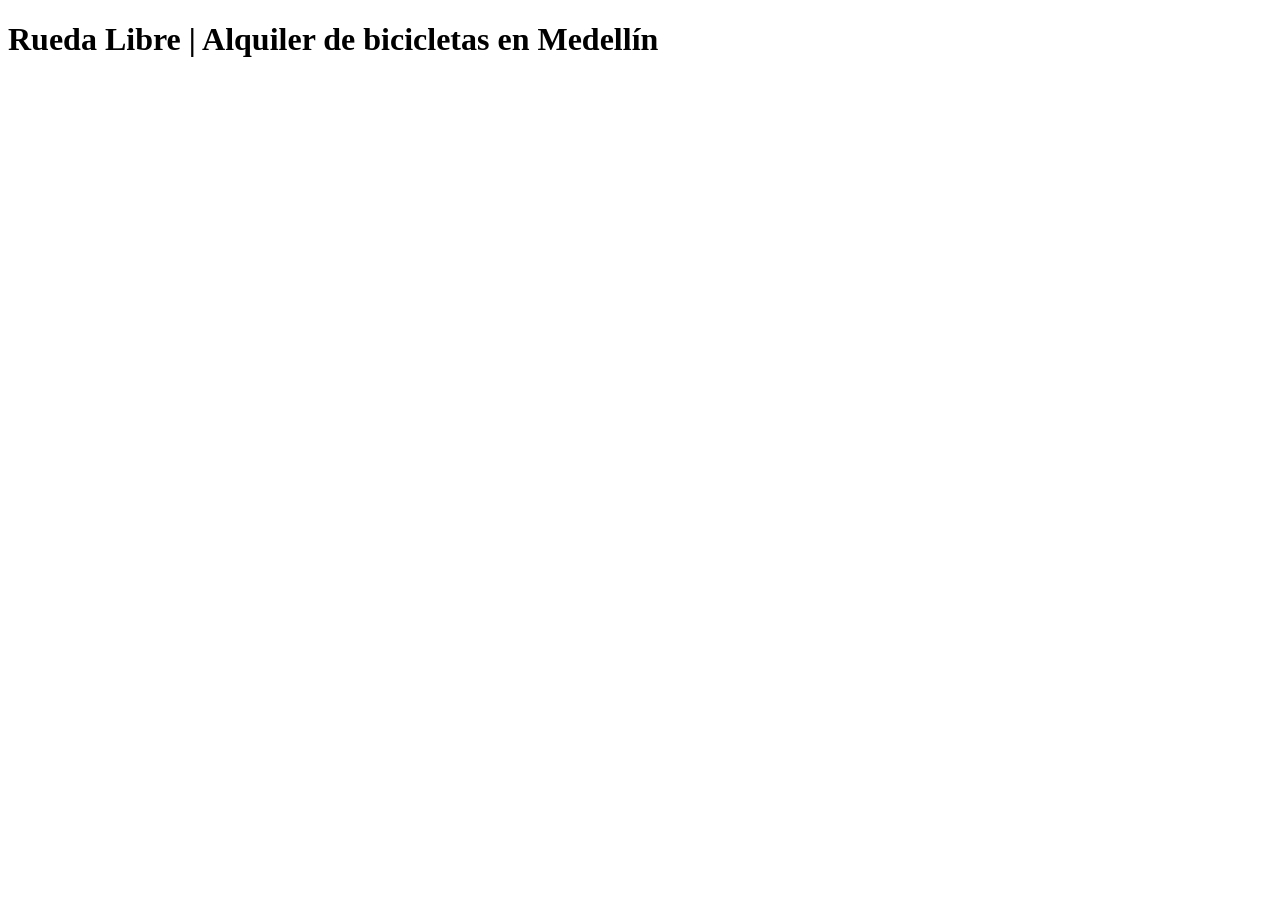
==== index.html @ 83d29ffd "first home commit" ====
<!DOCTYPE html>
<html lang="es">
<head>
    <meta charset="UTF-8">
    <meta name="viewport" content="width=device-width, initial-scale=1.0">
    <title>Rueda Libre</title>
</head>
<body>
    <h1>
        Rueda Libre | Alquiler de bicicletas en Medellín
    </h1>
    
</body>
</html>
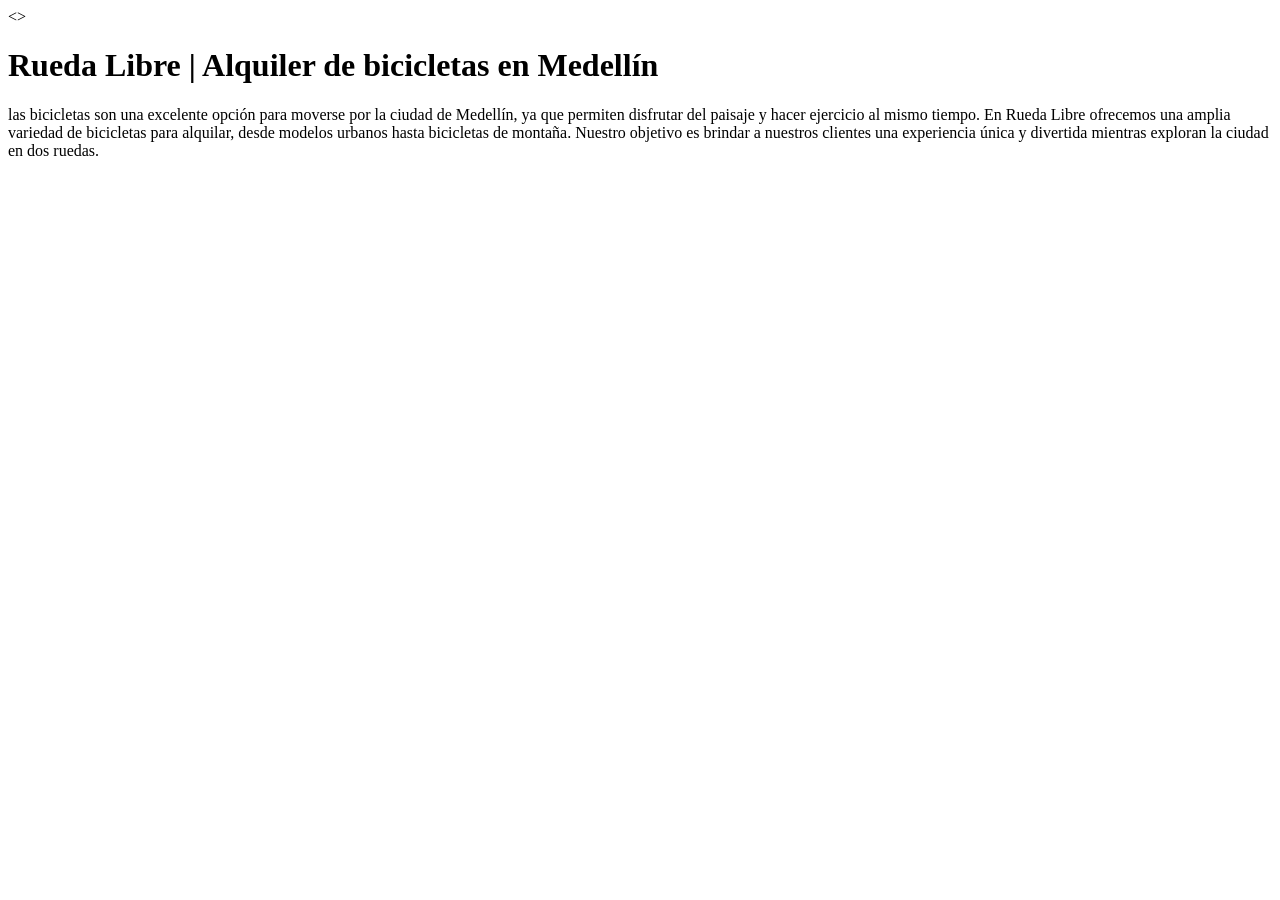
==== commit 72f0764e: "actualizacion" ====
--- a/index.html
+++ b/index.html
@@ -5,10 +5,15 @@
     <meta name="viewport" content="width=device-width, initial-scale=1.0">
     <title>Rueda Libre</title>
 </head>
-<body>
+<>
     <h1>
         Rueda Libre | Alquiler de bicicletas en Medellín
     </h1>
     
+    <p>
+       las bicicletas son una excelente opción para moverse por la ciudad de Medellín, ya que permiten disfrutar del paisaje y hacer ejercicio al mismo tiempo. En Rueda Libre ofrecemos una amplia variedad de bicicletas para alquilar, desde modelos urbanos hasta bicicletas de montaña. Nuestro objetivo es brindar a nuestros clientes una experiencia única y divertida mientras exploran la ciudad en dos ruedas. 
+    </p>
+
+
 </body>
-</html>+</html> 
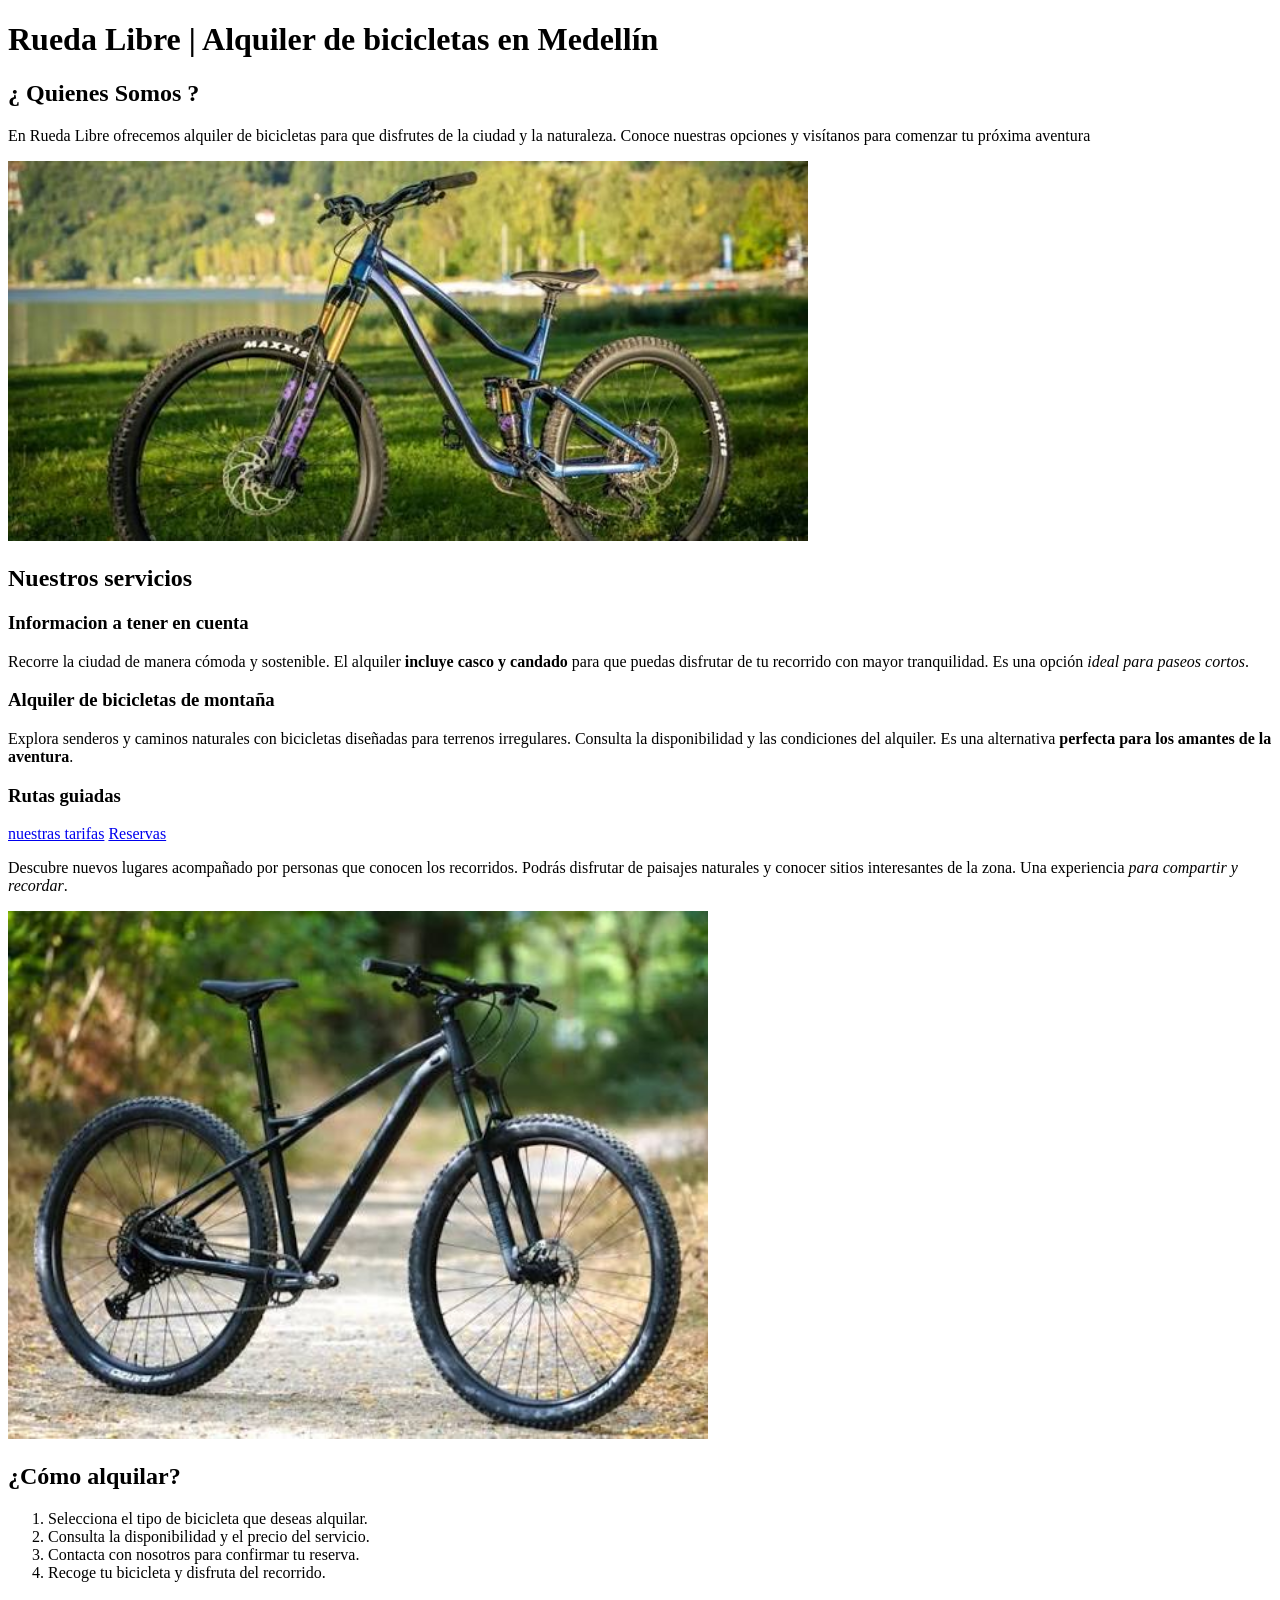
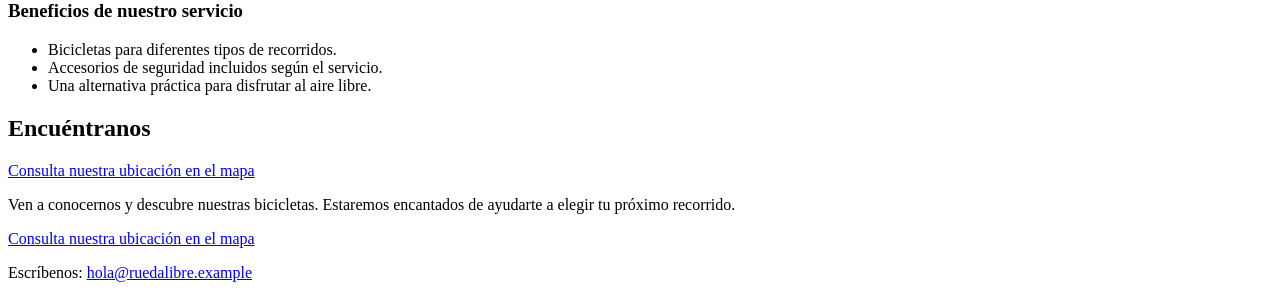
==== commit ccccfb79: "actualizacion _2_dia" ====
--- a/index.html
+++ b/index.html
@@ -5,15 +5,150 @@
     <meta name="viewport" content="width=device-width, initial-scale=1.0">
     <title>Rueda Libre</title>
 </head>
-<>
+<body>
+
+
+    
     <h1>
         Rueda Libre | Alquiler de bicicletas en Medellín
     </h1>
     
+    
+    <main>
+        
+        <section id="quienes_somos">
+            
+            <h2>¿  Quienes Somos ?</h2>
+            
+            <p>
+                En Rueda Libre ofrecemos alquiler de bicicletas para que
+                disfrutes de la ciudad y la naturaleza. Conoce nuestras
+                opciones y visítanos para
+                comenzar tu próxima aventura
+            </p>
+            
+            <img src="img/bicicleta2.jpeg" 
+            alt="bike1"
+            width="800">
+            
+            
+        </section>
+        
+        
+        <section id="servicios">
+            
+            <h2>Nuestros servicios</h2>
+            
+            <article>
+                <h1>Informacion a tener en cuenta</h1>
+                
+                <p>
+                    
+                </p>
+                
+                <p>
+                    Recorre la ciudad de manera cómoda y sostenible.
+                    El alquiler <strong>incluye casco y candado</strong>
+                    para que puedas disfrutar de tu recorrido con mayor
+                    tranquilidad. Es una opción <em>ideal para paseos cortos</em>.
+                </p>
+                
+            </article>
+            
+            
+            
+            <article>
+                <h3>Alquiler de bicicletas de montaña</h3>
+                
+                <p>
+                    Explora senderos y caminos naturales con bicicletas
+                    diseñadas para terrenos irregulares. Consulta la
+                    disponibilidad y las condiciones del alquiler.
+                    Es una alternativa <strong>perfecta para los amantes
+                        de la aventura</strong>.
+                    </p>
+                </article>
+                
+                <article>
+                    <h3>Rutas guiadas</h3>
+                    <a href="/paginas/tarifas.html">nuestras tarifas</a>
+                     <a href="/paginas/reservas.html">Reservas</a>
+        <p>
+            Descubre nuevos lugares acompañado por personas que
+            conocen los recorridos. Podrás disfrutar de paisajes
+            naturales y conocer sitios interesantes de la zona.
+            Una experiencia <em>para compartir y recordar</em>.
+        </p>
+
+        <img
+            src="img/images.jpeg"
+            alt="Ruta rodeada de vegetación para recorrer en bicicleta"
+            width="700"
+        >
+    </article>
+
+  
+        </section>
+
+        <section id="como-alquilar">
+    <h2>¿Cómo alquilar?</h2>
+
+    <ol>
+        <li>Selecciona el tipo de bicicleta que deseas alquilar.</li>
+
+        <li>Consulta la disponibilidad y el precio del servicio.</li>
+
+        <li>Contacta con nosotros para confirmar tu reserva.</li>
+
+        <li>Recoge tu bicicleta y disfruta del recorrido.</li>
+    </ol>
+
+    <h3>Beneficios de nuestro servicio</h3>
+
+    <ul>
+        <li>Bicicletas para diferentes tipos de recorridos.</li>
+        <li>Accesorios de seguridad incluidos según el servicio.</li>
+        <li>Una alternativa práctica para disfrutar al aire libre.</li>
+    </ul>
+</section>
+
+<section id="encuentranos">
+    <h2>Encuéntranos</h2>
+
+    <a
+    href="https://www.google.com/maps"
+    target="_blank"
+>
+    Consulta nuestra ubicación en el mapa
+</a>
+
+
     <p>
-       las bicicletas son una excelente opción para moverse por la ciudad de Medellín, ya que permiten disfrutar del paisaje y hacer ejercicio al mismo tiempo. En Rueda Libre ofrecemos una amplia variedad de bicicletas para alquilar, desde modelos urbanos hasta bicicletas de montaña. Nuestro objetivo es brindar a nuestros clientes una experiencia única y divertida mientras exploran la ciudad en dos ruedas. 
+        Ven a conocernos y descubre nuestras bicicletas.
+        Estaremos encantados de ayudarte a elegir tu próximo recorrido.
     </p>
 
+    <p>
+        <a
+            href="https://www.google.com/maps"
+            target="_blank"
+            rel="noopener noreferrer"
+        >
+            Consulta nuestra ubicación en el mapa
+        </a>
+    </p>
+
+    <p>
+        Escríbenos:
+        <a href="mailto:hola@ruedalibre.example">
+            hola@ruedalibre.example
+        </a>
+    </p>
+</section>
+
+    
+    </main>
 
 </body>
-</html> +</html>
+
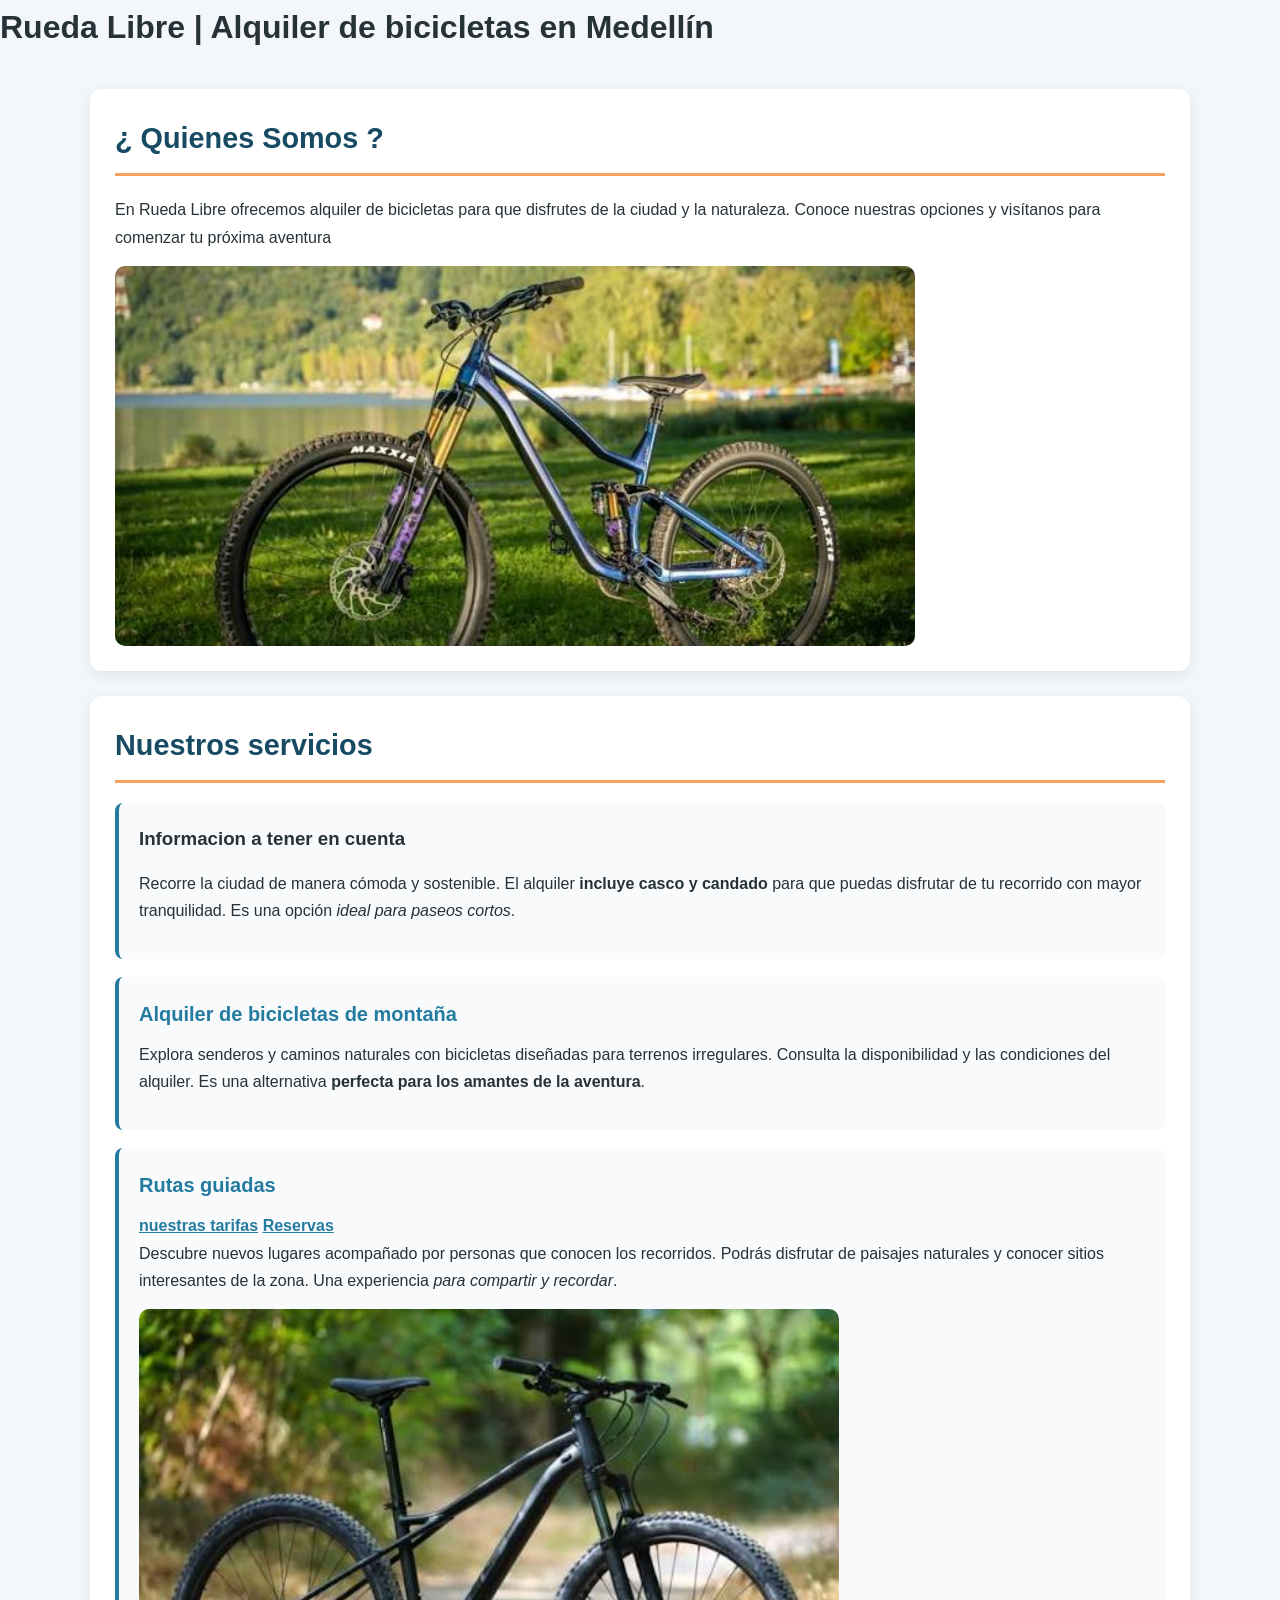
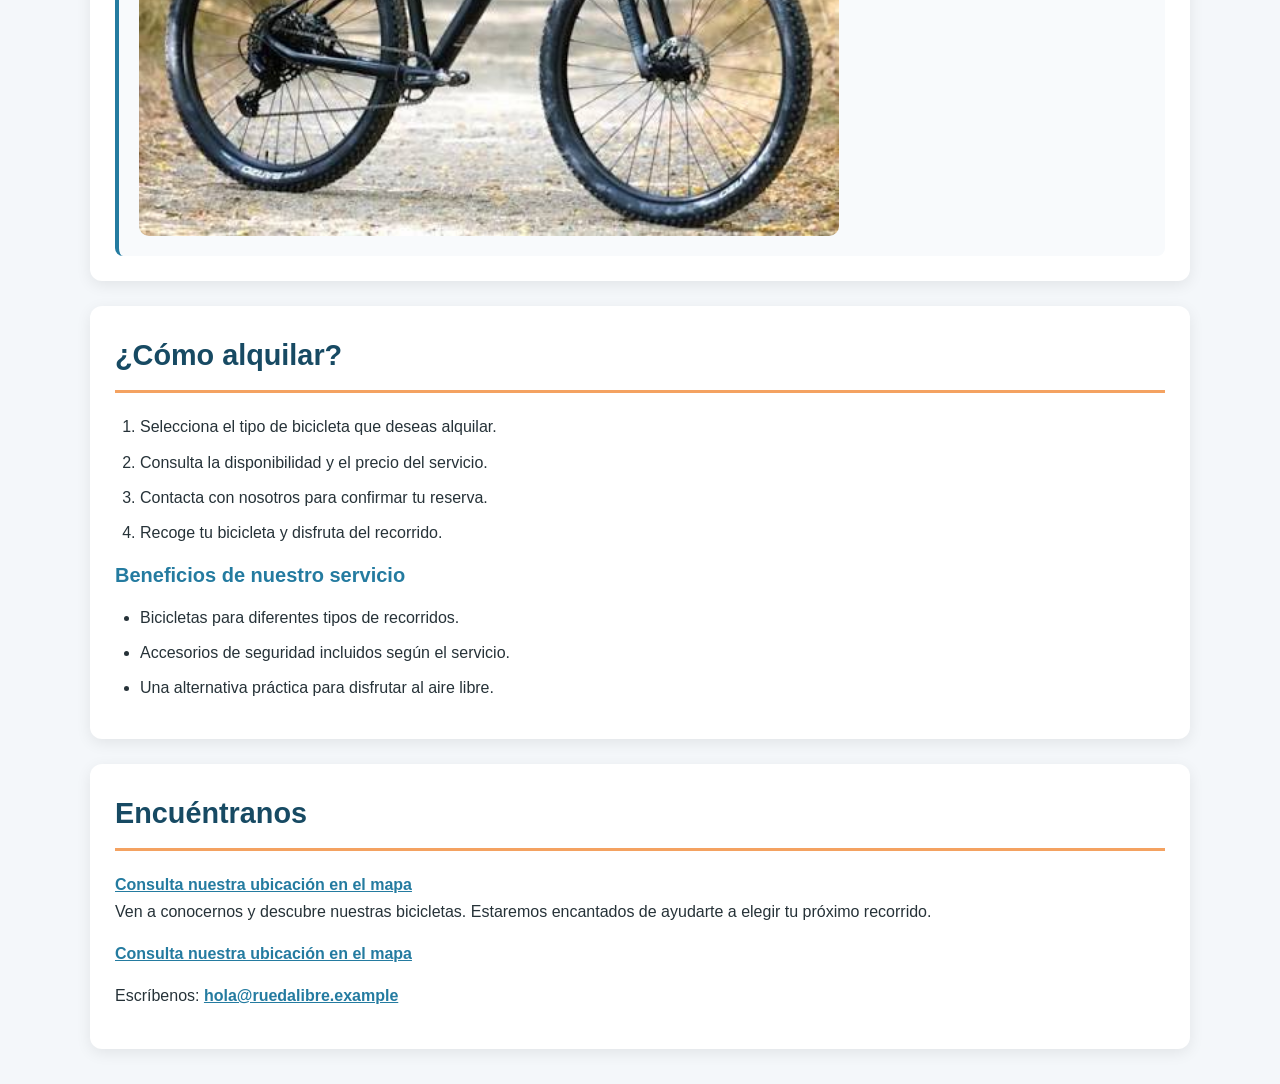
==== commit b21ff11f: "actualizacion_2" ====
--- a/index.html
+++ b/index.html
@@ -4,6 +4,8 @@
     <meta charset="UTF-8">
     <meta name="viewport" content="width=device-width, initial-scale=1.0">
     <title>Rueda Libre</title>
+
+    <link rel="stylesheet" href="/css/styles.css">
 </head>
 <body>
 
--- a/css/styles.css
+++ b/css/styles.css
@@ -0,0 +1,564 @@
+
+
+* {
+    margin: 0;
+    padding: 0;
+    box-sizing: border-box;
+}
+
+:root {
+    --color-principal: #174a63;
+    --color-secundario: #247ba0;
+    --color-acento: #f4a261;
+    --color-fondo: #f4f7fa;
+    --color-texto: #263238;
+    --color-blanco: #ffffff;
+    --color-borde: #dce4e9;
+    --sombra: 0 4px 15px rgba(0, 0, 0, 0.08);
+}
+
+html {
+    scroll-behavior: smooth;
+}
+
+body {
+    font-family: Arial, Helvetica, sans-serif;
+    background-color: var(--color-fondo);
+    color: var(--color-texto);
+    line-height: 1.7;
+    min-height: 100vh;
+}
+
+/* =========================================
+   2. ENCABEZADOS
+========================================= */
+
+header {
+    background: linear-gradient(
+        135deg,
+        var(--color-principal),
+        var(--color-secundario)
+    );
+
+    color: var(--color-blanco);
+    padding: 25px 20px;
+    text-align: center;
+    box-shadow: var(--sombra);
+}
+
+header h1 {
+    font-size: clamp(1.8rem, 4vw, 2.5rem);
+    margin-bottom: 15px;
+    letter-spacing: 1px;
+}
+
+/* =========================================
+   3. NAVEGACIÓN PRINCIPAL
+========================================= */
+
+nav {
+    margin-top: 15px;
+}
+
+nav ul {
+    list-style: none;
+    display: flex;
+    justify-content: center;
+    align-items: center;
+    flex-wrap: wrap;
+    gap: 12px;
+}
+
+nav a {
+    display: inline-block;
+    text-decoration: none;
+    color: var(--color-blanco);
+    font-weight: bold;
+    padding: 10px 18px;
+    border-radius: 8px;
+    transition: background-color 0.3s, transform 0.3s;
+}
+
+nav a:hover,
+nav a:focus-visible {
+    background-color: rgba(255, 255, 255, 0.18);
+    transform: translateY(-2px);
+    outline-offset: 4px;
+}
+
+/* =========================================
+   4. CONTENIDO PRINCIPAL
+========================================= */
+
+main {
+    width: min(1100px, 92%);
+    margin: 35px auto;
+}
+
+main > h1,
+main > h2 {
+    margin-bottom: 20px;
+}
+
+h2 {
+    color: var(--color-principal);
+    font-size: 1.8rem;
+    margin-bottom: 15px;
+}
+
+h3 {
+    color: var(--color-secundario);
+    font-size: 1.25rem;
+    margin-bottom: 10px;
+}
+
+p {
+    margin-bottom: 15px;
+}
+
+/* =========================================
+   5. SECCIONES
+========================================= */
+
+section {
+    background-color: var(--color-blanco);
+    margin-bottom: 25px;
+    padding: 25px;
+    border-radius: 12px;
+    box-shadow: var(--sombra);
+}
+
+section > h2 {
+    border-bottom: 3px solid var(--color-acento);
+    padding-bottom: 10px;
+    margin-bottom: 20px;
+}
+
+/* =========================================
+   6. ARTÍCULOS Y SERVICIOS
+========================================= */
+
+article {
+    background-color: #f8fafc;
+    padding: 20px;
+    margin-bottom: 18px;
+    border-left: 4px solid var(--color-secundario);
+    border-radius: 8px;
+    transition: transform 0.25s, box-shadow 0.25s;
+}
+
+article:last-child {
+    margin-bottom: 0;
+}
+
+article:hover {
+    transform: translateY(-3px);
+    box-shadow: var(--sombra);
+}
+
+article h3 {
+    margin-bottom: 10px;
+}
+
+/* =========================================
+   7. IMÁGENES
+========================================= */
+
+img {
+    max-width: 100%;
+    height: auto;
+    display: block;
+    border-radius: 10px;
+}
+
+figure {
+    margin: 20px 0;
+}
+
+figcaption {
+    color: #64748b;
+    font-size: 0.9rem;
+    text-align: center;
+    margin-top: 8px;
+}
+
+/* =========================================
+   8. TABLAS DE TARIFAS
+========================================= */
+
+table {
+    width: 100%;
+    border-collapse: collapse;
+    margin: 20px 0;
+    background-color: var(--color-blanco);
+    border-radius: 8px;
+    overflow: hidden;
+    box-shadow: var(--sombra);
+}
+
+thead {
+    background-color: var(--color-principal);
+    color: var(--color-blanco);
+}
+
+th,
+td {
+    padding: 14px 16px;
+    text-align: left;
+    border-bottom: 1px solid var(--color-borde);
+}
+
+tbody tr:nth-child(even) {
+    background-color: #f0f6f9;
+}
+
+tbody tr:hover {
+    background-color: #e3f1f7;
+}
+
+th {
+    font-weight: bold;
+}
+
+/* =========================================
+   9. CONTENIDO COMPLEMENTARIO
+========================================= */
+
+aside {
+    background-color: #fff7ed;
+    border-left: 5px solid var(--color-acento);
+    border-radius: 10px;
+    padding: 22px;
+    margin: 25px 0;
+}
+
+aside h2,
+aside h3 {
+    color: #9a3412;
+    margin-bottom: 12px;
+}
+
+aside ul,
+section ul,
+section ol {
+    padding-left: 25px;
+    margin: 12px 0;
+}
+
+li {
+    margin-bottom: 8px;
+}
+
+/* =========================================
+   10. FORMULARIOS DE RESERVAS
+========================================= */
+
+form {
+    background-color: var(--color-blanco);
+    padding: 25px;
+    border-radius: 12px;
+    box-shadow: var(--sombra);
+    margin: 20px 0;
+}
+
+label {
+    display: block;
+    font-weight: bold;
+    margin: 15px 0 6px;
+}
+
+input,
+select,
+textarea {
+    width: 100%;
+    padding: 12px;
+    border: 1px solid #cbd5e1;
+    border-radius: 7px;
+    font: inherit;
+    background-color: var(--color-blanco);
+    color: var(--color-texto);
+}
+
+input:focus,
+select:focus,
+textarea:focus {
+    outline: 2px solid var(--color-secundario);
+    outline-offset: 2px;
+    border-color: var(--color-secundario);
+}
+
+textarea {
+    resize: vertical;
+    min-height: 120px;
+}
+
+button,
+input[type="submit"] {
+    background-color: var(--color-principal);
+    color: var(--color-blanco);
+    font-weight: bold;
+    border: none;
+    padding: 12px 22px;
+    border-radius: 8px;
+    cursor: pointer;
+    margin-top: 18px;
+    transition: background-color 0.3s, transform 0.3s;
+}
+
+button:hover,
+input[type="submit"]:hover {
+    background-color: var(--color-secundario);
+    transform: translateY(-2px);
+}
+
+/* =========================================
+   11. ENLACES DEL CONTENIDO
+========================================= */
+
+main a {
+    color: var(--color-secundario);
+    font-weight: 600;
+}
+
+main a:hover {
+    color: var(--color-principal);
+}
+
+/* =========================================
+   12. PIE DE PÁGINA
+========================================= */
+
+footer {
+    background-color: #142f3c;
+    color: var(--color-blanco);
+    text-align: center;
+    padding: 25px 20px;
+    margin-top: 40px;
+}
+
+footer p {
+    margin-bottom: 8px;
+}
+
+footer a {
+    color: #f9c784;
+    text-decoration: none;
+}
+
+footer a:hover {
+    text-decoration: underline;
+}
+
+/* ===================<!DOCTYPE html>
+<html lang="es">
+<head>
+    <meta charset="UTF-8">
+    <meta name="viewport" content="width=device-width, initial-scale=1.0">
+    <title>Rueda Libre</title>
+</head>
+<body>
+
+
+    
+    <h1>
+        Rueda Libre | Alquiler de bicicletas en Medellín
+    </h1>
+    
+    
+    <main>
+        
+        <section id="quienes_somos">
+            
+            <h2>¿  Quienes Somos ?</h2>
+            
+            <p>
+                En Rueda Libre ofrecemos alquiler de bicicletas para que
+                disfrutes de la ciudad y la naturaleza. Conoce nuestras
+                opciones y visítanos para
+                comenzar tu próxima aventura
+            </p>
+            
+            <img src="img/bicicleta2.jpeg" 
+            alt="bike1"
+            width="800">
+            
+            
+        </section>
+        
+        
+        <section id="servicios">
+            
+            <h2>Nuestros servicios</h2>
+            
+            <article>
+                <h1>Informacion a tener en cuenta</h1>
+                
+                <p>
+                    
+                </p>
+                
+                <p>
+                    Recorre la ciudad de manera cómoda y sostenible.
+                    El alquiler <strong>incluye casco y candado</strong>
+                    para que puedas disfrutar de tu recorrido con mayor
+                    tranquilidad. Es una opción <em>ideal para paseos cortos</em>.
+                </p>
+                
+            </article>
+            
+            
+            
+            <article>
+                <h3>Alquiler de bicicletas de montaña</h3>
+                
+                <p>
+                    Explora senderos y caminos naturales con bicicletas
+                    diseñadas para terrenos irregulares. Consulta la
+                    disponibilidad y las condiciones del alquiler.
+                    Es una alternativa <strong>perfecta para los amantes
+                        de la aventura</strong>.
+                    </p>
+                </article>
+                
+                <article>
+                    <h3>Rutas guiadas</h3>
+                    <a href="/paginas/tarifas.html">nuestras tarifas</a>
+                     <a href="/paginas/reservas.html">Reservas</a>
+        <p>
+            Descubre nuevos lugares acompañado por personas que
+            conocen los recorridos. Podrás disfrutar de paisajes
+            naturales y conocer sitios interesantes de la zona.
+            Una experiencia <em>para compartir y recordar</em>.
+        </p>
+
+        <img
+            src="img/images.jpeg"
+            alt="Ruta rodeada de vegetación para recorrer en bicicleta"
+            width="700"
+        >
+    </article>
+
+  
+        </section>
+
+        <section id="como-alquilar">
+    <h2>¿Cómo alquilar?</h2>
+
+    <ol>
+        <li>Selecciona el tipo de bicicleta que deseas alquilar.</li>
+
+        <li>Consulta la disponibilidad y el precio del servicio.</li>
+
+        <li>Contacta con nosotros para confirmar tu reserva.</li>
+
+        <li>Recoge tu bicicleta y disfruta del recorrido.</li>
+    </ol>
+
+    <h3>Beneficios de nuestro servicio</h3>
+
+    <ul>
+        <li>Bicicletas para diferentes tipos de recorridos.</li>
+        <li>Accesorios de seguridad incluidos según el servicio.</li>
+        <li>Una alternativa práctica para disfrutar al aire libre.</li>
+    </ul>
+</section>
+
+<section id="encuentranos">
+    <h2>Encuéntranos</h2>
+
+    <a
+    href="https://www.google.com/maps"
+    target="_blank"
+>
+    Consulta nuestra ubicación en el mapa
+</a>
+
+
+    <p>
+        Ven a conocernos y descubre nuestras bicicletas.
+        Estaremos encantados de ayudarte a elegir tu próximo recorrido.
+    </p>
+
+    <p>
+        <a
+            href="https://www.google.com/maps"
+            target="_blank"
+            rel="noopener noreferrer"
+        >
+            Consulta nuestra ubicación en el mapa
+        </a>
+    </p>
+
+    <p>
+        Escríbenos:
+        <a href="mailto:hola@ruedalibre.example">
+            hola@ruedalibre.example
+        </a>
+    </p>
+</section>
+
+    
+    </main>
+
+</body>
+</html>
+
+======================
+   13. DISEÑO RESPONSIVE
+========================================= */
+
+@media (max-width: 768px) {
+    header {
+        padding: 20px 12px;
+    }
+
+    nav ul {
+        flex-direction: column;
+        gap: 5px;
+    }
+
+    nav a {
+        width: 100%;
+        min-width: 180px;
+    }
+
+    main {
+        width: 94%;
+        margin: 20px auto;
+    }
+
+    section {
+        padding: 18px;
+    }
+
+    article {
+        padding: 16px;
+    }
+
+    table {
+        font-size: 0.9rem;
+    }
+
+    th,
+    td {
+        padding: 10px 8px;
+    }
+
+    form {
+        padding: 18px;
+    }
+}
+
+/* =========================================
+   14. ACCESIBILIDAD
+========================================= */
+
+@media (prefers-reduced-motion: reduce) {
+    *,
+    *::before,
+    *::after {
+        scroll-behavior: auto !important;
+        transition: none !important;
+        animation: none !important;
+    }
+}
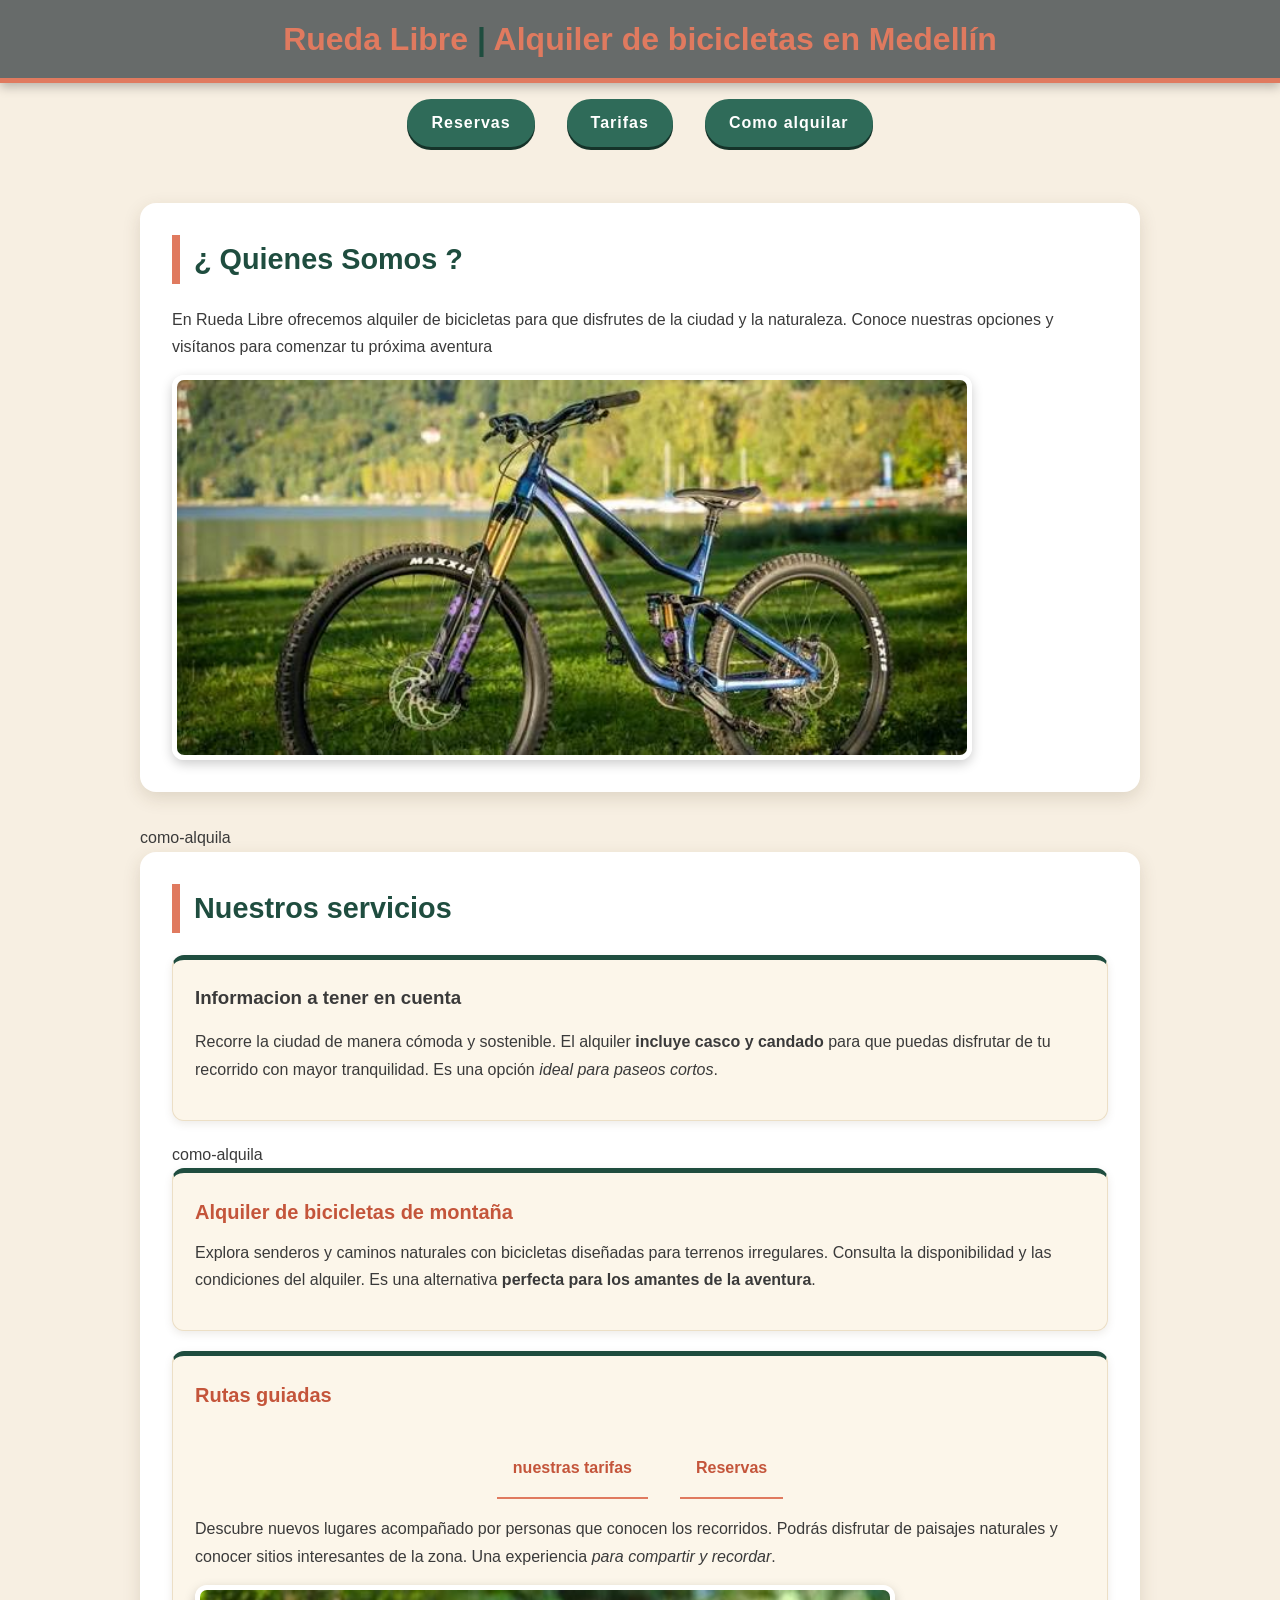
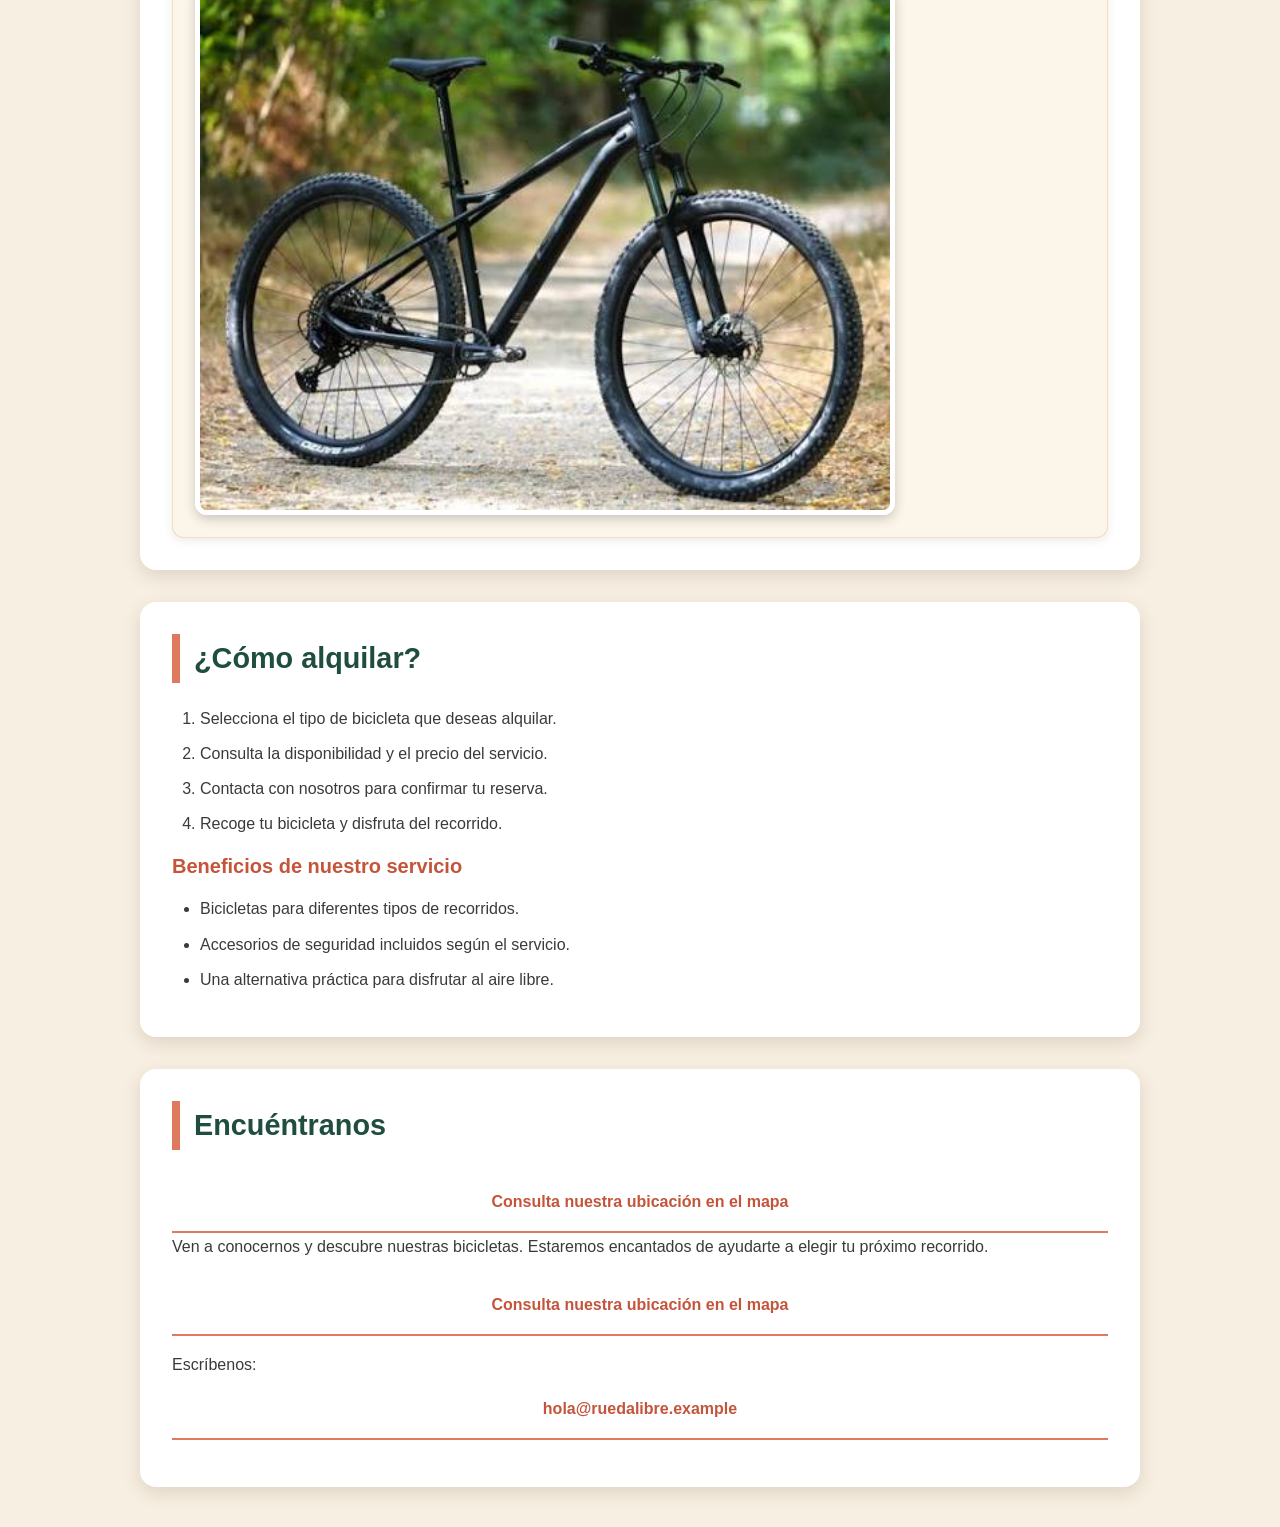
==== commit 84a7e53f: "santiago es gai" ====
--- a/index.html
+++ b/index.html
@@ -8,12 +8,20 @@
     <link rel="stylesheet" href="/css/styles.css">
 </head>
 <body>
+    
+
 
 
     
-    <h1>
-        Rueda Libre | Alquiler de bicicletas en Medellín
+    <h1 class="arriba">
+        Rueda Libre <span>|</span> Alquiler de bicicletas en Medellín
     </h1>
+
+    <nav class="menu">
+<a href="/paginas/reservas.html">Reservas</a>    
+<a href="/paginas/tarifas.html">Tarifas</a>
+<a href="#como-alquilar">Como alquilar</a>
+</nav>
     
     
     <main>
@@ -34,7 +42,7 @@
             width="800">
             
             
-        </section>
+        </section>como-alquila
         
         
         <section id="servicios">
@@ -55,7 +63,7 @@
                     tranquilidad. Es una opción <em>ideal para paseos cortos</em>.
                 </p>
                 
-            </article>
+            </article>como-alquila
             
             
             
@@ -71,10 +79,12 @@
                     </p>
                 </article>
                 
-                <article>
+                <article >
                     <h3>Rutas guiadas</h3>
+                    <div class="menu">
                     <a href="/paginas/tarifas.html">nuestras tarifas</a>
                      <a href="/paginas/reservas.html">Reservas</a>
+                     </div>
         <p>
             Descubre nuevos lugares acompañado por personas que
             conocen los recorridos. Podrás disfrutar de paisajes
--- a/css/styles.css
+++ b/css/styles.css
@@ -1,113 +1,85 @@
-
-
 * {
     margin: 0;
     padding: 0;
     box-sizing: border-box;
 }
 
-:root {
-    --color-principal: #174a63;
-    --color-secundario: #247ba0;
-    --color-acento: #f4a261;
-    --color-fondo: #f4f7fa;
-    --color-texto: #263238;
-    --color-blanco: #ffffff;
-    --color-borde: #dce4e9;
-    --sombra: 0 4px 15px rgba(0, 0, 0, 0.08);
-}
-
-html {
-    scroll-behavior: smooth;
+
+
+
+a{
+    display: flex;
+    padding: 1rem;
+    justify-content: center;
+    gap: 2rem;
 }
 
 body {
-    font-family: Arial, Helvetica, sans-serif;
-    background-color: var(--color-fondo);
-    color: var(--color-texto);
+    font-family: "Trebuchet MS", Verdana, Arial, sans-serif;
+    background-color: #f7efe2;
+    color: #3a3a3a;
     line-height: 1.7;
-    min-height: 100vh;
-}
-
-/* =========================================
-   2. ENCABEZADOS
-========================================= */
+    font-size: 16px;
+}
 
 header {
-    background: linear-gradient(
-        135deg,
-        var(--color-principal),
-        var(--color-secundario)
-    );
-
-    color: var(--color-blanco);
-    padding: 25px 20px;
-    text-align: center;
-    box-shadow: var(--sombra);
+    background-color: #1f4d3f;
+    color: #ffffff;
+    padding: 40px 20px 28px;
+    text-align: center;
+    border-bottom: 8px solid #e07a5f;
+    box-shadow: 0 4px 12px rgba(0, 0, 0, 0.25);
 }
 
 header h1 {
-    font-size: clamp(1.8rem, 4vw, 2.5rem);
-    margin-bottom: 15px;
-    letter-spacing: 1px;
-}
-
-/* =========================================
-   3. NAVEGACIÓN PRINCIPAL
-========================================= */
-
-nav {
-    margin-top: 15px;
+    font-size: 2.6rem;
+    letter-spacing: 3px;
+    text-transform: uppercase;
+    margin-bottom: 20px;
+    text-shadow: 2px 2px 0 #153329;
 }
 
 nav ul {
     list-style: none;
-    display: flex;
-    justify-content: center;
-    align-items: center;
-    flex-wrap: wrap;
-    gap: 12px;
+    text-align: center;
+}
+
+nav li {
+    display: inline-block;
+    margin: 6px 4px;
 }
 
 nav a {
-    display: inline-block;
+    display: block;
     text-decoration: none;
-    color: var(--color-blanco);
-    font-weight: bold;
-    padding: 10px 18px;
-    border-radius: 8px;
-    transition: background-color 0.3s, transform 0.3s;
-}
-
-nav a:hover,
-nav a:focus-visible {
-    background-color: rgba(255, 255, 255, 0.18);
-    transform: translateY(-2px);
-    outline-offset: 4px;
-}
-
-/* =========================================
-   4. CONTENIDO PRINCIPAL
-========================================= */
+    color: #ffffff;
+    font-weight: bold;
+    letter-spacing: 1px;
+    padding: 10px 24px;
+    background-color: #2f6b59;
+    border-radius: 30px;
+    box-shadow: 0 3px 0 #153329;
+    transition: background-color 0.2s;
+}
+
+nav a:hover {
+    background-color: #e07a5f;
+}
 
 main {
-    width: min(1100px, 92%);
-    margin: 35px auto;
-}
-
-main > h1,
-main > h2 {
-    margin-bottom: 20px;
+    width: 90%;
+    max-width: 1000px;
+    margin: 40px auto;
 }
 
 h2 {
-    color: var(--color-principal);
+    color: #1f4d3f;
     font-size: 1.8rem;
-    margin-bottom: 15px;
+    margin-bottom: 18px;
 }
 
 h3 {
-    color: var(--color-secundario);
+    color: #c4553b;
     font-size: 1.25rem;
     margin-bottom: 10px;
 }
@@ -116,132 +88,112 @@
     margin-bottom: 15px;
 }
 
-/* =========================================
-   5. SECCIONES
-========================================= */
-
 section {
-    background-color: var(--color-blanco);
-    margin-bottom: 25px;
-    padding: 25px;
+    background-color: #ffffff;
+    border-radius: 16px;
+    padding: 32px;
+    margin-bottom: 32px;
+    box-shadow: 0 6px 18px rgba(80, 60, 30, 0.15);
+}
+
+section > h2 {
+    border-left: 8px solid #e07a5f;
+    padding-left: 14px;
+    margin-bottom: 22px;
+}
+
+article {
+    background-color: #fcf6ea;
+    border: 1px solid #ecdfc6;
+    border-top: 5px solid #1f4d3f;
     border-radius: 12px;
-    box-shadow: var(--sombra);
-}
-
-section > h2 {
-    border-bottom: 3px solid var(--color-acento);
-    padding-bottom: 10px;
+    padding: 22px;
     margin-bottom: 20px;
-}
-
-/* =========================================
-   6. ARTÍCULOS Y SERVICIOS
-========================================= */
-
-article {
-    background-color: #f8fafc;
-    padding: 20px;
-    margin-bottom: 18px;
-    border-left: 4px solid var(--color-secundario);
-    border-radius: 8px;
-    transition: transform 0.25s, box-shadow 0.25s;
+    box-shadow: 0 3px 8px rgba(80, 60, 30, 0.1);
 }
 
 article:last-child {
     margin-bottom: 0;
 }
-
-article:hover {
-    transform: translateY(-3px);
-    box-shadow: var(--sombra);
-}
-
-article h3 {
-    margin-bottom: 10px;
-}
-
-/* =========================================
-   7. IMÁGENES
-========================================= */
 
 img {
     max-width: 100%;
     height: auto;
     display: block;
-    border-radius: 10px;
+    border-radius: 12px;
+    border: 5px solid #ffffff;
+    box-shadow: 0 4px 12px rgba(0, 0, 0, 0.2);
 }
 
 figure {
-    margin: 20px 0;
+    margin: 22px 0;
 }
 
 figcaption {
-    color: #64748b;
+    text-align: center;
     font-size: 0.9rem;
-    text-align: center;
-    margin-top: 8px;
-}
-
-/* =========================================
-   8. TABLAS DE TARIFAS
-========================================= */
+    font-style: italic;
+    color: #7a6f5d;
+    margin-top: 10px;
+}
 
 table {
     width: 100%;
     border-collapse: collapse;
-    margin: 20px 0;
-    background-color: var(--color-blanco);
-    border-radius: 8px;
+    margin: 22px 0;
+    border-radius: 10px;
     overflow: hidden;
-    box-shadow: var(--sombra);
+    box-shadow: 0 3px 10px rgba(80, 60, 30, 0.15);
 }
 
 thead {
-    background-color: var(--color-principal);
-    color: var(--color-blanco);
+    background-color: #1f4d3f;
+    color: #ffffff;
+}
+
+th {
+    text-transform: uppercase;
+    letter-spacing: 1px;
+    font-size: 0.9rem;
 }
 
 th,
 td {
     padding: 14px 16px;
     text-align: left;
-    border-bottom: 1px solid var(--color-borde);
+}
+
+td {
+    border-bottom: 1px solid #ecdfc6;
 }
 
 tbody tr:nth-child(even) {
-    background-color: #f0f6f9;
+    background-color: #fcf6ea;
 }
 
 tbody tr:hover {
-    background-color: #e3f1f7;
-}
-
-th {
-    font-weight: bold;
-}
-
-/* =========================================
-   9. CONTENIDO COMPLEMENTARIO
-========================================= */
+    background-color: #fde8df;
+}
 
 aside {
-    background-color: #fff7ed;
-    border-left: 5px solid var(--color-acento);
-    border-radius: 10px;
-    padding: 22px;
-    margin: 25px 0;
+    background-color: #fde8df;
+    border-left: 8px solid #e07a5f;
+    border-radius: 12px;
+    padding: 24px;
+    margin: 28px 0;
+    box-shadow: 0 3px 8px rgba(80, 60, 30, 0.1);
 }
 
 aside h2,
 aside h3 {
-    color: #9a3412;
-    margin-bottom: 12px;
-}
-
-aside ul,
-section ul,
-section ol {
-    padding-left: 25px;
+    color: #c4553b;
+    border: none;
+    padding: 0;
+}
+
+ul,
+ol {
+    padding-left: 28px;
     margin: 12px 0;
 }
 
@@ -249,316 +201,191 @@
     margin-bottom: 8px;
 }
 
-/* =========================================
-   10. FORMULARIOS DE RESERVAS
-========================================= */
-
-form {
-    background-color: var(--color-blanco);
-    padding: 25px;
-    border-radius: 12px;
-    box-shadow: var(--sombra);
-    margin: 20px 0;
+main a {
+    color: #c4553b;
+    font-weight: bold;
+    text-decoration: none;
+    border-bottom: 2px solid #e07a5f;
+}
+
+main a:hover {
+    color: #1f4d3f;
+    border-bottom-color: #1f4d3f;
 }
 
 label {
     display: block;
     font-weight: bold;
-    margin: 15px 0 6px;
+    color: #1f4d3f;
+    margin-bottom: 6px;
+    cursor: pointer;
 }
 
 input,
 select,
 textarea {
     width: 100%;
-    padding: 12px;
-    border: 1px solid #cbd5e1;
-    border-radius: 7px;
-    font: inherit;
-    background-color: var(--color-blanco);
-    color: var(--color-texto);
+    padding: 12px 14px;
+    border: 2px solid #e0d3b8;
+    border-radius: 10px;
+    font-family: inherit;
+    font-size: 1rem;
+    color: #3a3a3a;
+    background-color: #fffdf8;
 }
 
 input:focus,
 select:focus,
 textarea:focus {
-    outline: 2px solid var(--color-secundario);
-    outline-offset: 2px;
-    border-color: var(--color-secundario);
+    outline: none;
+    border-color: #e07a5f;
+    background-color: #ffffff;
 }
 
 textarea {
+    min-height: 110px;
     resize: vertical;
-    min-height: 120px;
-}
-
-button,
-input[type="submit"] {
-    background-color: var(--color-principal);
-    color: var(--color-blanco);
-    font-weight: bold;
+}
+
+button {
+    background-color: #e07a5f;
+    color: #ffffff;
+    font-family: inherit;
+    font-size: 1.05rem;
+    font-weight: bold;
+    letter-spacing: 1px;
     border: none;
-    padding: 12px 22px;
-    border-radius: 8px;
+    border-radius: 30px;
+    padding: 14px 32px;
+    margin-top: 18px;
     cursor: pointer;
-    margin-top: 18px;
-    transition: background-color 0.3s, transform 0.3s;
-}
-
-button:hover,
-input[type="submit"]:hover {
-    background-color: var(--color-secundario);
-    transform: translateY(-2px);
-}
-
-/* =========================================
-   11. ENLACES DEL CONTENIDO
-========================================= */
-
-main a {
-    color: var(--color-secundario);
-    font-weight: 600;
-}
-
-main a:hover {
-    color: var(--color-principal);
-}
-
-/* =========================================
-   12. PIE DE PÁGINA
-========================================= */
+    box-shadow: 0 4px 0 #b5543b;
+}
+
+button:hover {
+    background-color: #1f4d3f;
+    box-shadow: 0 4px 0 #153329;
+}
+
+#formulario-reserva {
+    max-width: 720px;
+    margin-left: auto;
+    margin-right: auto;
+}
+
+#formulario-reserva h2 {
+    text-align: center;
+    border-left: none;
+    padding-left: 0;
+}
+
+#formulario-reserva fieldset {
+    border: 2px solid #e0d3b8;
+    border-radius: 14px;
+    background-color: #fcf6ea;
+    padding: 22px 22px 8px;
+    margin-bottom: 26px;
+}
+
+#formulario-reserva legend {
+    background-color: #1f4d3f;
+    color: #ffffff;
+    font-weight: bold;
+    letter-spacing: 1px;
+    padding: 6px 18px;
+    border-radius: 20px;
+}
+
+#formulario-reserva fieldset fieldset {
+    background-color: #ffffff;
+    padding: 16px 16px 6px;
+    margin-bottom: 20px;
+}
+
+#formulario-reserva fieldset fieldset legend {
+    background-color: #e07a5f;
+}
+
+#formulario-reserva p {
+    margin-bottom: 18px;
+}
+
+#formulario-reserva input[type="radio"],
+#formulario-reserva input[type="checkbox"] {
+    width: auto;
+    margin-right: 6px;
+    cursor: pointer;
+}
+
+#formulario-reserva input[type="radio"] + label,
+#formulario-reserva input[type="checkbox"] + label {
+    display: inline-block;
+    font-weight: normal;
+    color: #3a3a3a;
+    margin-right: 18px;
+    margin-bottom: 12px;
+}
+
+#formulario-reserva button {
+    display: block;
+    width: 100%;
+}
 
 footer {
-    background-color: #142f3c;
-    color: var(--color-blanco);
-    text-align: center;
-    padding: 25px 20px;
-    margin-top: 40px;
+    background-color: #1f4d3f;
+    color: #ffffff;
+    text-align: center;
+    padding: 30px 20px;
+    margin-top: 50px;
+    border-top: 8px solid #e07a5f;
 }
 
 footer p {
-    margin-bottom: 8px;
+    margin-bottom: 6px;
 }
 
 footer a {
-    color: #f9c784;
-    text-decoration: none;
-}
-
-footer a:hover {
-    text-decoration: underline;
-}
-
-/* ===================<!DOCTYPE html>
-<html lang="es">
-<head>
-    <meta charset="UTF-8">
-    <meta name="viewport" content="width=device-width, initial-scale=1.0">
-    <title>Rueda Libre</title>
-</head>
-<body>
-
-
-    
-    <h1>
-        Rueda Libre | Alquiler de bicicletas en Medellín
-    </h1>
-    
-    
-    <main>
-        
-        <section id="quienes_somos">
-            
-            <h2>¿  Quienes Somos ?</h2>
-            
-            <p>
-                En Rueda Libre ofrecemos alquiler de bicicletas para que
-                disfrutes de la ciudad y la naturaleza. Conoce nuestras
-                opciones y visítanos para
-                comenzar tu próxima aventura
-            </p>
-            
-            <img src="img/bicicleta2.jpeg" 
-            alt="bike1"
-            width="800">
-            
-            
-        </section>
-        
-        
-        <section id="servicios">
-            
-            <h2>Nuestros servicios</h2>
-            
-            <article>
-                <h1>Informacion a tener en cuenta</h1>
-                
-                <p>
-                    
-                </p>
-                
-                <p>
-                    Recorre la ciudad de manera cómoda y sostenible.
-                    El alquiler <strong>incluye casco y candado</strong>
-                    para que puedas disfrutar de tu recorrido con mayor
-                    tranquilidad. Es una opción <em>ideal para paseos cortos</em>.
-                </p>
-                
-            </article>
-            
-            
-            
-            <article>
-                <h3>Alquiler de bicicletas de montaña</h3>
-                
-                <p>
-                    Explora senderos y caminos naturales con bicicletas
-                    diseñadas para terrenos irregulares. Consulta la
-                    disponibilidad y las condiciones del alquiler.
-                    Es una alternativa <strong>perfecta para los amantes
-                        de la aventura</strong>.
-                    </p>
-                </article>
-                
-                <article>
-                    <h3>Rutas guiadas</h3>
-                    <a href="/paginas/tarifas.html">nuestras tarifas</a>
-                     <a href="/paginas/reservas.html">Reservas</a>
-        <p>
-            Descubre nuevos lugares acompañado por personas que
-            conocen los recorridos. Podrás disfrutar de paisajes
-            naturales y conocer sitios interesantes de la zona.
-            Una experiencia <em>para compartir y recordar</em>.
-        </p>
-
-        <img
-            src="img/images.jpeg"
-            alt="Ruta rodeada de vegetación para recorrer en bicicleta"
-            width="700"
-        >
-    </article>
-
-  
-        </section>
-
-        <section id="como-alquilar">
-    <h2>¿Cómo alquilar?</h2>
-
-    <ol>
-        <li>Selecciona el tipo de bicicleta que deseas alquilar.</li>
-
-        <li>Consulta la disponibilidad y el precio del servicio.</li>
-
-        <li>Contacta con nosotros para confirmar tu reserva.</li>
-
-        <li>Recoge tu bicicleta y disfruta del recorrido.</li>
-    </ol>
-
-    <h3>Beneficios de nuestro servicio</h3>
-
-    <ul>
-        <li>Bicicletas para diferentes tipos de recorridos.</li>
-        <li>Accesorios de seguridad incluidos según el servicio.</li>
-        <li>Una alternativa práctica para disfrutar al aire libre.</li>
-    </ul>
-</section>
-
-<section id="encuentranos">
-    <h2>Encuéntranos</h2>
-
-    <a
-    href="https://www.google.com/maps"
-    target="_blank"
->
-    Consulta nuestra ubicación en el mapa
-</a>
-
-
-    <p>
-        Ven a conocernos y descubre nuestras bicicletas.
-        Estaremos encantados de ayudarte a elegir tu próximo recorrido.
-    </p>
-
-    <p>
-        <a
-            href="https://www.google.com/maps"
-            target="_blank"
-            rel="noopener noreferrer"
-        >
-            Consulta nuestra ubicación en el mapa
-        </a>
-    </p>
-
-    <p>
-        Escríbenos:
-        <a href="mailto:hola@ruedalibre.example">
-            hola@ruedalibre.example
-        </a>
-    </p>
-</section>
-
-    
-    </main>
-
-</body>
-</html>
-
-======================
-   13. DISEÑO RESPONSIVE
-========================================= */
-
-@media (max-width: 768px) {
-    header {
-        padding: 20px 12px;
-    }
-
-    nav ul {
-        flex-direction: column;
-        gap: 5px;
-    }
-
-    nav a {
-        width: 100%;
-        min-width: 180px;
-    }
-
-    main {
-        width: 94%;
-        margin: 20px auto;
+    color: #ffd9cc;
+}
+
+@media (max-width: 700px) {
+    header h1 {
+        font-size: 1.8rem;
+        letter-spacing: 1px;
+    }
+
+    nav li {
+        display: block;
     }
 
     section {
-        padding: 18px;
-    }
-
-    article {
-        padding: 16px;
-    }
-
-    table {
-        font-size: 0.9rem;
+        padding: 20px;
     }
 
     th,
     td {
         padding: 10px 8px;
-    }
-
-    form {
-        padding: 18px;
-    }
-}
-
-/* =========================================
-   14. ACCESIBILIDAD
-========================================= */
-
-@media (prefers-reduced-motion: reduce) {
-    *,
-    *::before,
-    *::after {
-        scroll-behavior: auto !important;
-        transition: none !important;
-        animation: none !important;
-    }
-}
+        font-size: 0.9rem;
+    }
+}
+
+.arriba {
+    text-align: center;
+    color: #e07a5f;
+    background-color: #676b6a;
+    padding: 12px 20px;
+    border-bottom: 5px solid #e07a5f;
+    box-shadow: 0 4px 10px rgba(0, 0, 0, 0.25);
+
+    & span{
+        color: #1f4d3f;
+    }
+}
+
+.menu {
+    display: flex;
+    padding: 1rem;
+    justify-content: center;
+    gap: 2rem;
+}
+
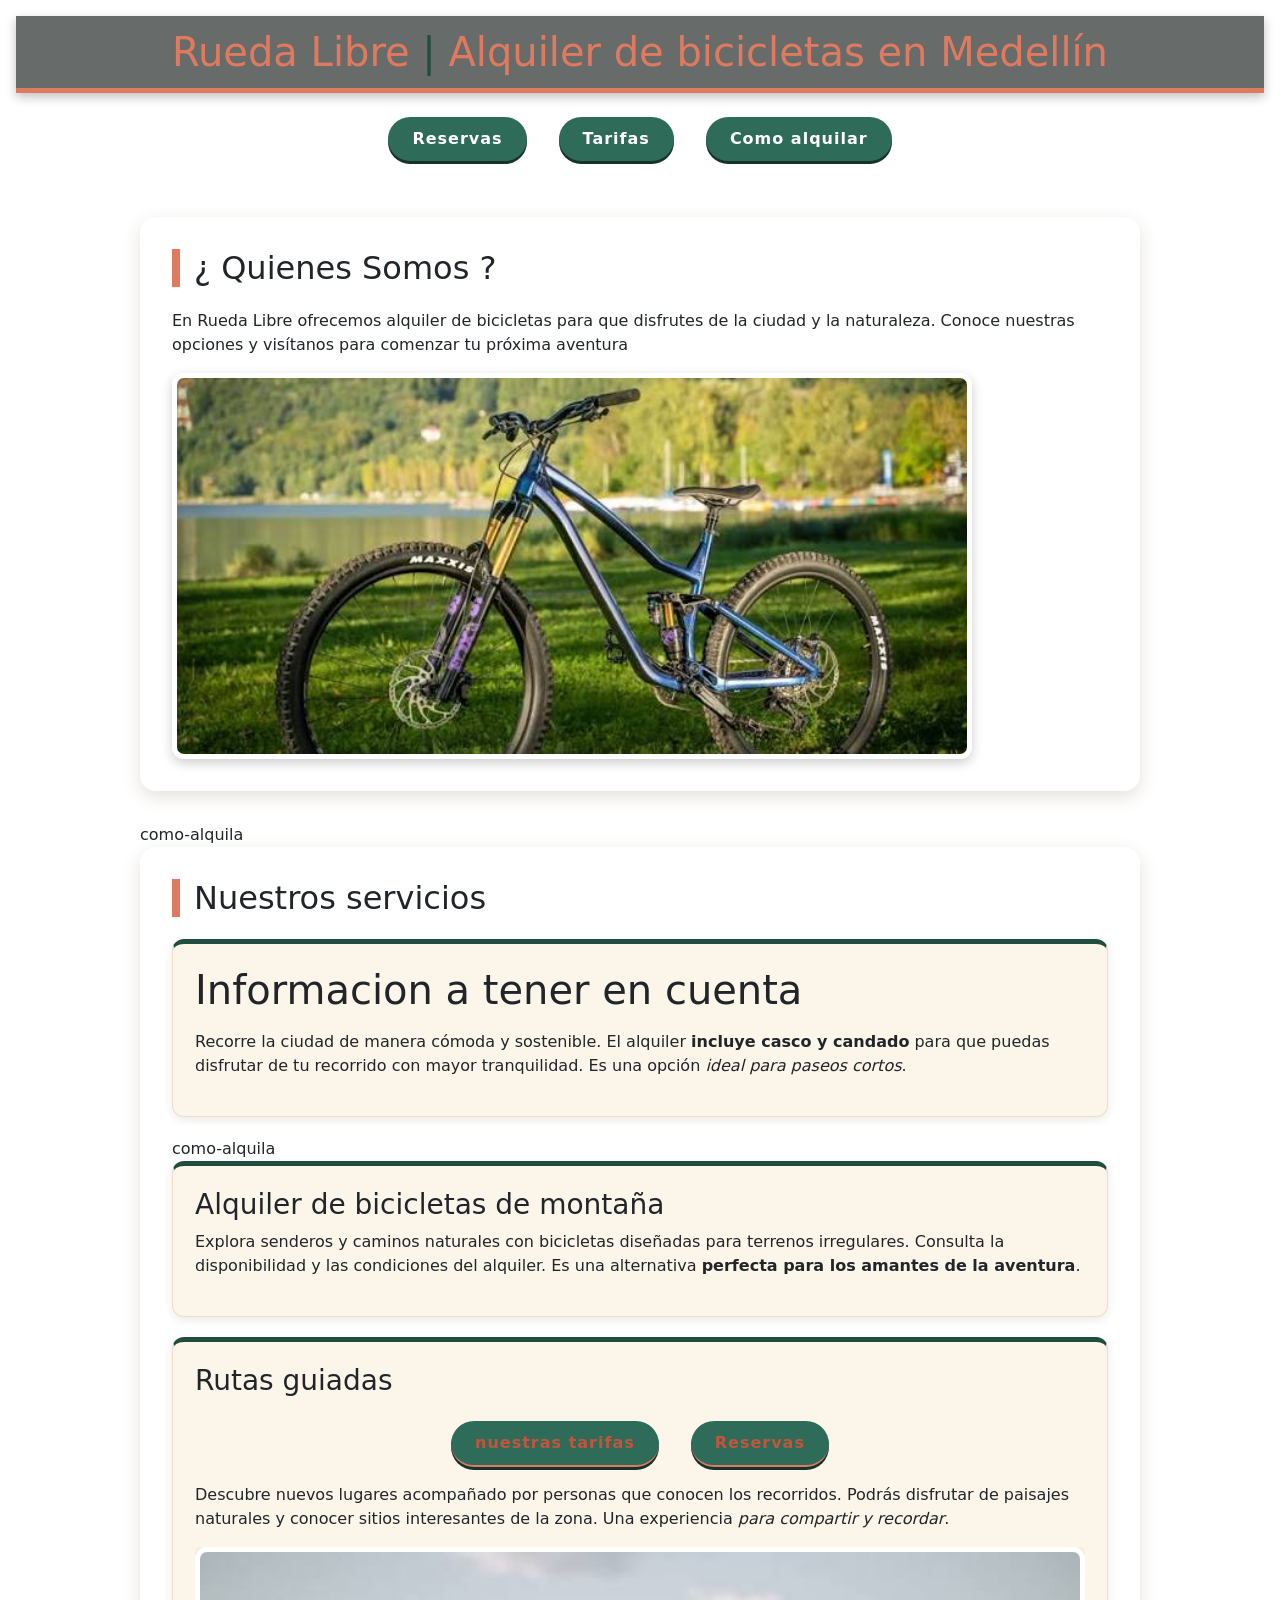
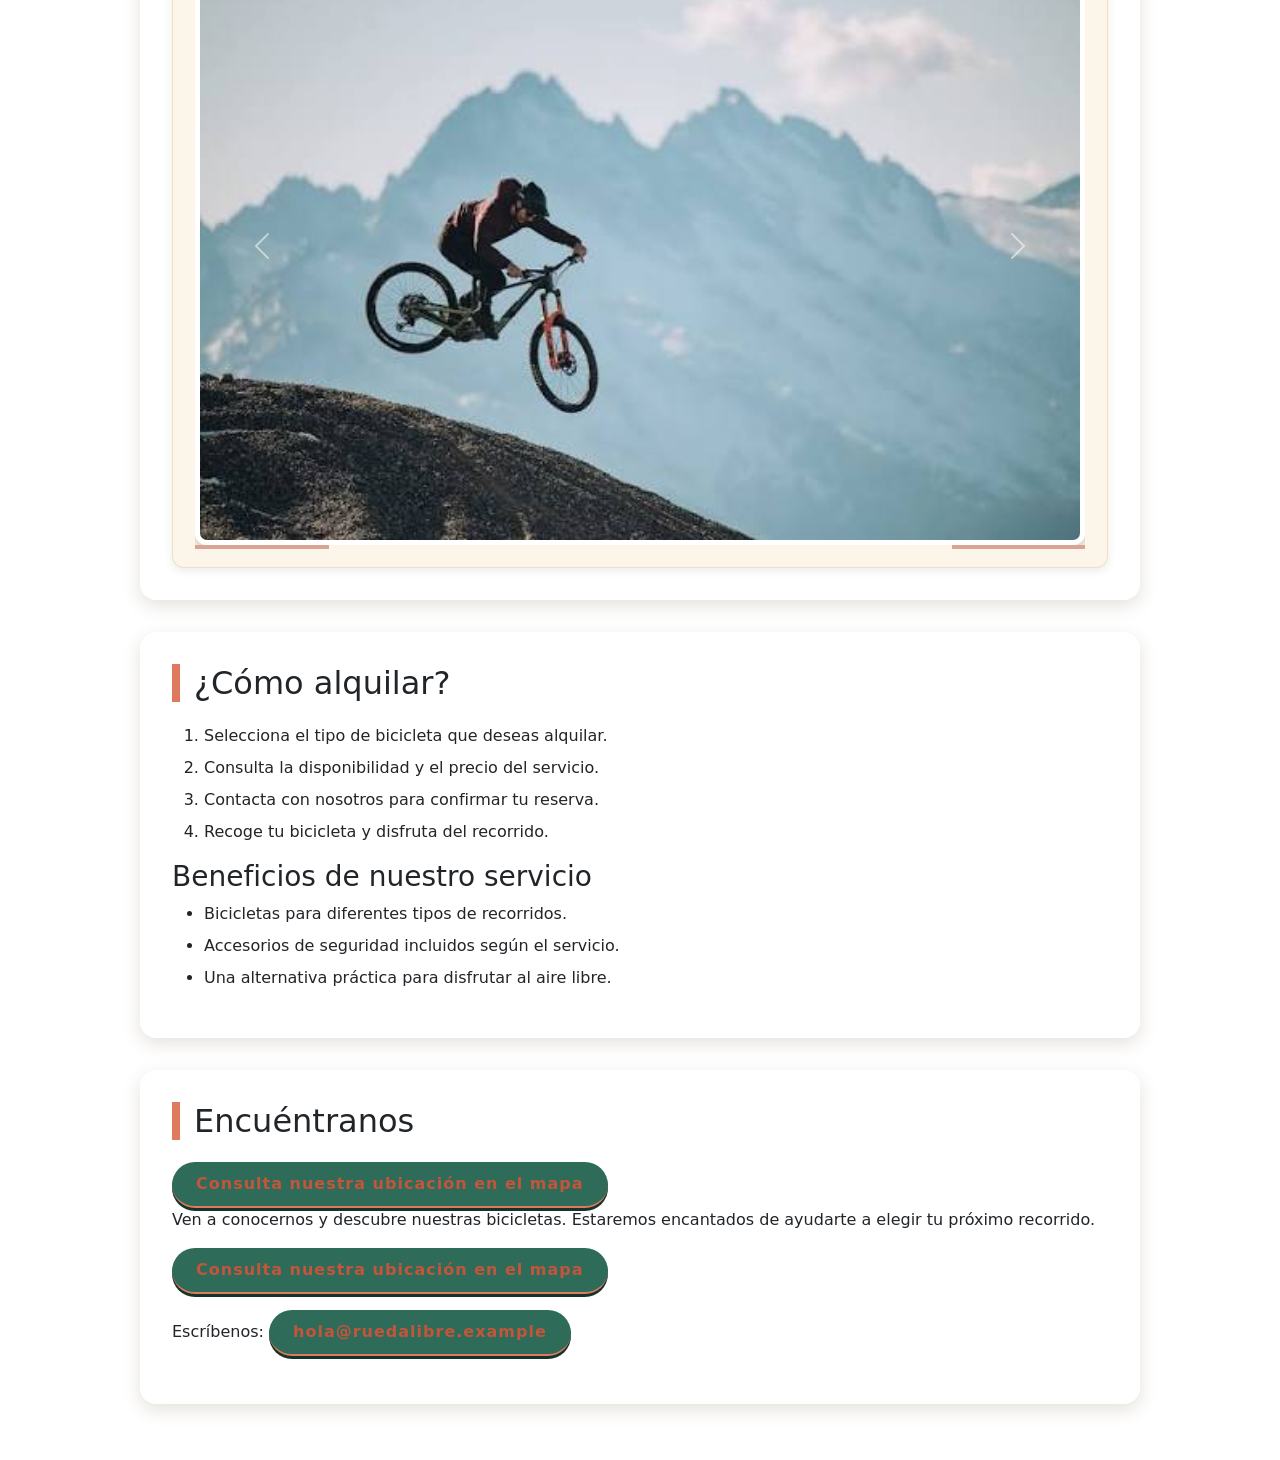
==== commit 9be27fa4: "the best" ====
--- a/index.html
+++ b/index.html
@@ -6,6 +6,7 @@
     <title>Rueda Libre</title>
 
     <link rel="stylesheet" href="/css/styles.css">
+    <link href="https://cdn.jsdelivr.net/npm/bootstrap@5.3.3/dist/css/bootstrap.min.css" rel="stylesheet">
 </head>
 <body>
     
@@ -92,11 +93,29 @@
             Una experiencia <em>para compartir y recordar</em>.
         </p>
 
-        <img
-            src="img/images.jpeg"
-            alt="Ruta rodeada de vegetación para recorrer en bicicleta"
-            width="700"
-        >
+<div id="carruselPrincipal" class="carousel slide" data-bs-ride="carousel">
+  <div class="carousel-inner">
+    <div class="carousel-item active">
+      <img src="/img/pal.jpeg" class="d-block w-100" alt="Foto 1">
+    </div>
+    <div class="carousel-item">
+      <img src="/img/carr2.jpeg" class="d-block w-100" alt="Foto 2">
+    </div>
+    <div class="carousel-item">
+      <img src="/img/carr3.jpeg" class="d-block w-100" alt="Foto 3">
+    </div>
+  </div>
+
+  <button class="carousel-control-prev" type="button" data-bs-target="#carruselPrincipal" data-bs-slide="prev">
+    <span class="carousel-control-prev-icon"></span>
+    <span class="visually-hidden">Anterior</span>
+  </button>
+  <button class="carousel-control-next" type="button" data-bs-target="#carruselPrincipal" data-bs-slide="next">
+    <span class="carousel-control-next-icon"></span>
+    <span class="visually-hidden">Siguiente</span>
+  </button>
+</div>
+
     </article>
 
   
@@ -160,7 +179,7 @@
 
     
     </main>
-
+<script src="https://cdn.jsdelivr.net/npm/bootstrap@5.3.3/dist/js/bootstrap.bundle.min.js"></script>
 </body>
 </html>
 
--- a/css/styles.css
+++ b/css/styles.css
@@ -389,3 +389,54 @@
     gap: 2rem;
 }
 
+* { box-sizing: border-box; }
+body { font-family: "Open Sans", system-ui, sans-serif; margin: 0; padding: 1rem; background: #FAF6EF; color: #14213D; }
+
+img { max-width: 100%; height: auto; }
+
+.bici { background: #fff; border-radius: 12px; padding: 1rem;  }
+
+.precio { color: #1E7A4F; font-weight: 700; }
+
+.bici a { background: #F39A2B; color: #14213D; padding: .5rem 1rem; border-radius: 999px; text-decoration: none; }
+
+.flota{
+    display: grid;
+    grid-template-columns: 1fr 1fr 1fr ;
+    gap: 15px;
+}
+
+@media(width < 780px){
+    .flota{
+        grid-template-columns: 1fr 1fr ;
+        gap: 1rem;
+    }
+}
+
+@media (max-width: 480px) {
+  .flota {
+    grid-template-columns: 1fr;
+    padding: 0.5rem;
+  }
+}
+
+body { background: #FAF6EF; color: #14213D; }
+
+.bici { background: #fff; border-radius: 12px; padding: 1rem; height: 100%; }
+
+.precio { color: #1E7A4F; font-weight: 700; }
+
+a {
+
+        display: inline-block;
+    text-decoration: none;
+    text-align: center;
+    color: #ffffff;
+    font-weight: bold;
+    letter-spacing: 1px;
+    padding: 10px 24px;
+    background-color: #2f6b59;
+    border-radius: 30px;
+    box-shadow: 0 3px 0 #153329;
+    transition: background-color 0.2s;
+}
